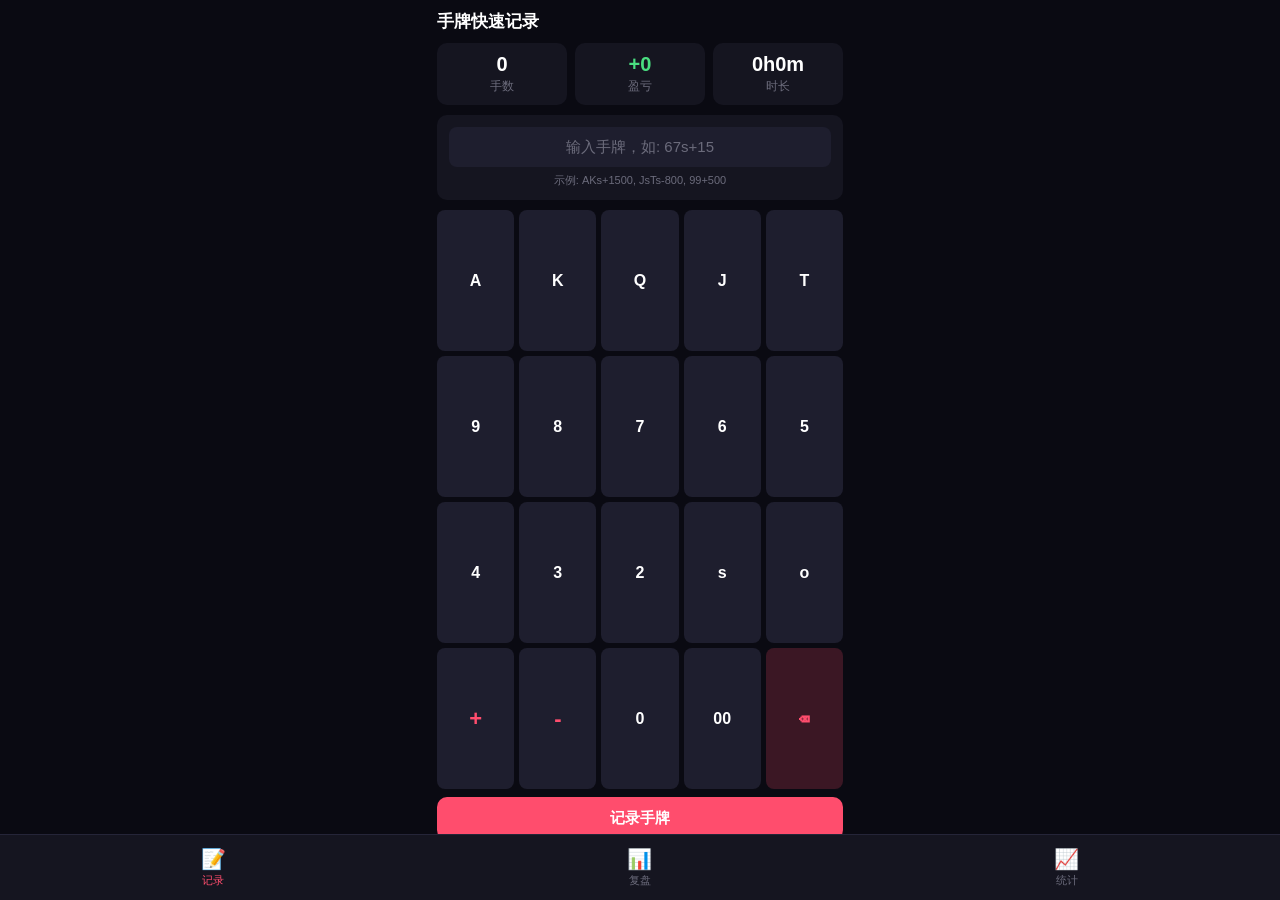
==== index.html @ 54342e72 "紧急回滚到稳定版本" ====
<!DOCTYPE html>
<html lang="zh-CN">
<head>
    <meta charset="UTF-8">
    <meta name="viewport" content="width=device-width, initial-scale=1.0, maximum-scale=1.0, user-scalable=no">
    <title>Poker Hand Tracker</title>
    <link rel="stylesheet" href="css/style.css" id="css-link">
    <script>
        // 自动加随机数防止缓存
        document.getElementById('css-link').href = 'css/style.css?v=' + Date.now();
    </script>
</head>
<body>
    <div id="app">
        <!-- 记录页面 -->
        <div id="record-page" class="page active">
            <div class="page-title">手牌快速记录</div>
            
            <!-- 三列统计 -->
            <div class="stats-bar">
                <div class="stat-box">
                    <div class="stat-num" id="today-count">0</div>
                    <div class="stat-name">手数</div>
                </div>
                <div class="stat-box">
                    <div class="stat-num" id="today-profit">+0</div>
                    <div class="stat-name">盈亏</div>
                </div>
                <div class="stat-box">
                    <div class="stat-num" id="today-time">0h0m</div>
                    <div class="stat-name">时长</div>
                </div>
            </div>

            <!-- 输入显示 -->
            <div class="input-box">
                <div class="input-text" id="hand-input">输入手牌，如: 67s+15</div>
                <div class="input-example">示例: AKs+1500, JsTs-800, 99+500</div>
                <div class="cards-box" id="preview-area">
                    <div id="preview-cards"></div>
                </div>
            </div>

            <!-- 智能键盘 -->
            <div class="keypad">
                <div class="key-line">
                    <button class="k rank" data-key="A">A</button>
                    <button class="k rank" data-key="K">K</button>
                    <button class="k rank" data-key="Q">Q</button>
                    <button class="k rank" data-key="J">J</button>
                    <button class="k rank" data-key="T">T</button>
                </div>
                <div class="key-line">
                    <button class="k rank" data-key="9">9</button>
                    <button class="k rank" data-key="8">8</button>
                    <button class="k rank" data-key="7">7</button>
                    <button class="k rank" data-key="6">6</button>
                    <button class="k rank" data-key="5">5</button>
                </div>
                <div class="key-line">
                    <button class="k rank" data-key="4">4</button>
                    <button class="k rank" data-key="3">3</button>
                    <button class="k rank" data-key="2">2</button>
                    <button class="k suited" data-key="s">s</button>
                    <button class="k suited" data-key="o">o</button>
                </div>
                <div class="key-line">
                    <button class="k action" data-key="+">+</button>
                    <button class="k action" data-key="-">-</button>
                    <button class="k num" data-key="0">0</button>
                    <button class="k num" data-key="00">00</button>
                    <button class="k del" data-key="backspace">⌫</button>
                </div>
            </div>

            <button class="btn-save" id="save-btn">记录手牌</button>
        </div>

        <!-- 复盘页面 (Hand2Note风格) -->
        <div id="review-page" class="page">
            <!-- 顶部统计栏 -->
            <div class="review-header">
                <div class="date-range" id="date-display">今日</div>
                <div class="main-stats">
                    <div class="main-stat">
                        <div class="main-stat-value" id="review-hands">0</div>
                        <div class="main-stat-label">手数</div>
                    </div>
                    <div class="main-stat">
                        <div class="main-stat-value win" id="review-net">+0</div>
                        <div class="main-stat-label">实际盈亏</div>
                    </div>
                    <div class="main-stat">
                        <div class="main-stat-value" id="review-ev">+0</div>
                        <div class="main-stat-label">EV盈亏</div>
                    </div>
                    <div class="main-stat">
                        <div class="main-stat-value" id="review-bb">0</div>
                        <div class="main-stat-label">bb/100</div>
                    </div>
                </div>
            </div>

            <!-- 走势图 -->
            <div class="chart-box">
                <div class="chart-title">盈亏走势</div>
                <canvas id="profit-chart" width="400" height="150"></canvas>
            </div>

            <!-- 筛选标签 -->
            <div class="filter-tabs">
                <button class="filter-tab active" data-filter="all">全部</button>
                <button class="filter-tab" data-filter="win">大赢</button>
                <button class="filter-tab" data-filter="loss">大亏</button>
            </div>

            <!-- 手牌列表 -->
            <div class="hand-list" id="hand-list"></div>
        </div>

        <!-- 统计页面 -->
        <div id="stats-page" class="page">
            <div class="page-title">数据统计</div>
            <div class="empty-box">统计功能开发中...</div>
        </div>

        <!-- 底部导航 -->
        <nav class="bottom-nav">
            <button class="nav-item active" data-page="record">
                <span class="icon">📝</span>
                <span>记录</span>
            </button>
            <button class="nav-item" data-page="review">
                <span class="icon">📊</span>
                <span>复盘</span>
            </button>
            <button class="nav-item" data-page="stats">
                <span class="icon">📈</span>
                <span>统计</span>
            </button>
        </nav>

        <!-- 花色弹窗 -->
        <div class="suit-dialog" id="suit-popup" style="display: none;">
            <div class="dialog-title">选择花色</div>
            <div class="suit-options">
                <button class="suit-btn" data-suit="s">♠<span>黑桃</span></button>
                <button class="suit-btn red" data-suit="h">♥<span>红心</span></button>
                <button class="suit-btn red" data-suit="d">♦<span>方块</span></button>
                <button class="suit-btn" data-suit="c">♣<span>梅花</span></button>
            </div>
            <button class="cancel-btn" id="suit-cancel">取消</button>
        </div>
        
        <!-- 牌谱编辑弹窗 -->
        <div class="hand-editor" id="hand-editor" style="display: none;">
            <div class="editor-header">
                <div class="editor-title">编辑牌谱</div>
                <button class="editor-close" id="editor-close">✕</button>
            </div>
            
            <div class="editor-content">
                <!-- 手牌信息 -->
                <div class="editor-hand-info" id="editor-hand-info">
                    <div class="editor-cards" id="editor-cards"></div>
                    <div class="editor-amount" id="editor-amount"></div>
                </div>
                
                <!-- 位置选择 -->
                <div class="editor-section">
                    <div class="section-title">位置</div>
                    <div class="position-btns">
                        <button class="pos-btn" data-pos="UTG">UTG</button>
                        <button class="pos-btn" data-pos="MP">MP</button>
                        <button class="pos-btn" data-pos="CO">CO</button>
                        <button class="pos-btn" data-pos="BTN">BTN</button>
                        <button class="pos-btn" data-pos="SB">SB</button>
                        <button class="pos-btn" data-pos="BB">BB</button>
                    </div>
                </div>
                
                <!-- 翻牌前行动 -->
                <div class="editor-section">
                    <div class="section-title">翻牌前</div>
                    <input type="text" class="editor-input" id="preflop-action" placeholder="例如: Open 3bb, MP call, BTN call">
                </div>
                
                <!-- Flop -->
                <div class="editor-section">
                    <div class="section-title">Flop</div>
                    <div class="board-input">
                        <input type="text" class="card-input" id="flop-1" placeholder="A" maxlength="2">
                        <input type="text" class="card-input" id="flop-2" placeholder="K" maxlength="2">
                        <input type="text" class="card-input" id="flop-3" placeholder="Q" maxlength="2">
                    </div>
                    <input type="text" class="editor-input" id="flop-action" placeholder="例如: Check, BTN bet 5bb, Hero call">
                </div>
                
                <!-- Turn -->
                <div class="editor-section">
                    <div class="section-title">Turn</div>
                    <div class="board-input">
                        <input type="text" class="card-input" id="turn-card" placeholder="T" maxlength="2">
                    </div>
                    <input type="text" class="editor-input" id="turn-action" placeholder="行动描述">
                </div>
                
                <!-- River -->
                <div class="editor-section">
                    <div class="section-title">River</div>
                    <div class="board-input">
                        <input type="text" class="card-input" id="river-card" placeholder="5" maxlength="2">
                    </div>
                    <input type="text" class="editor-input" id="river-action" placeholder="行动描述">
                </div>
                
                <!-- 备注 -->
                <div class="editor-section">
                    <div class="section-title">备注</div>
                    <textarea class="editor-textarea" id="hand-note" placeholder="添加备注..."></textarea>
                </div>
            </div>
            
            <div class="editor-footer">
                <button class="btn-cancel" id="btn-cancel-edit">取消</button>
                <button class="btn-save-editor" id="btn-save-edit">保存</button>
            </div>
        </div>
        
        <div class="overlay" id="popup-overlay" style="display: none;"></div>
    </div>

    <script src="js/app.js" id="js-script"></script>
    <script>
        document.getElementById('js-script').src = 'js/app.js?v=' + Date.now();
    </script>
</body>
</html>
---- css/style.css ----
:root {
    --bg: #0a0a12;
    --panel: #151520;
    --key: #1e1e2e;
    --key-active: #2a2a3e;
    --primary: #ff4d6d;
    --text: #ffffff;
    --text-dim: #6b6b7b;
    --win: #4ade80;
    --loss: #f87171;
}

* {
    margin: 0;
    padding: 0;
    box-sizing: border-box;
}

html, body {
    height: 100%;
    overflow: hidden;
}

body {
    font-family: -apple-system, BlinkMacSystemFont, 'Segoe UI', Roboto, sans-serif;
    background: var(--bg);
    color: var(--text);
}

#app {
    height: 100vh;
    max-width: 430px;
    margin: 0 auto;
    display: flex;
    flex-direction: column;
}

/* 页面 */
.page {
    display: none;
    flex: 1;
    padding: 10px 12px;
    padding-bottom: 60px;
    overflow-y: auto;
}

.page.active {
    display: flex;
    flex-direction: column;
}

/* 标题 */
.page-title {
    font-size: 17px;
    font-weight: 600;
    margin-bottom: 10px;
    flex-shrink: 0;
}

/* 统计栏 */
.stats-bar {
    display: flex;
    gap: 8px;
    margin-bottom: 10px;
    flex-shrink: 0;
}

.stat-box {
    flex: 1;
    background: var(--panel);
    border-radius: 10px;
    padding: 10px 6px;
    text-align: center;
}

.stat-num {
    font-size: 20px;
    font-weight: 700;
    margin-bottom: 2px;
}

.stat-num.win { color: var(--win); }
.stat-num.loss { color: var(--loss); }

.stat-name {
    font-size: 12px;
    color: var(--text-dim);
}

/* 输入区 */
.input-box {
    background: var(--panel);
    border-radius: 10px;
    padding: 12px;
    margin-bottom: 10px;
    flex-shrink: 0;
}

.input-text {
    background: var(--key);
    border-radius: 8px;
    padding: 10px;
    font-size: 15px;
    color: var(--text-dim);
    text-align: center;
    min-height: 40px;
    display: flex;
    align-items: center;
    justify-content: center;
}

.input-text.has-content {
    color: var(--text);
    font-size: 18px;
    font-weight: 600;
    letter-spacing: 1px;
}

.input-example {
    font-size: 11px;
    color: var(--text-dim);
    text-align: center;
    margin-top: 6px;
}

.cards-box {
    display: none;
    justify-content: center;
    margin-top: 12px;
}

.cards-box.show {
    display: flex;
}

#preview-cards {
    display: flex;
    gap: 12px;
}

.poker-card {
    width: 55px;
    height: 76px;
    background: #fff;
    border-radius: 8px;
    display: flex;
    flex-direction: column;
    align-items: center;
    justify-content: center;
    color: #1a1a2e;
    font-size: 20px;
    font-weight: 700;
    box-shadow: 0 4px 12px rgba(0,0,0,0.3);
}

.poker-card.red {
    color: #e53935;
}

.poker-card .suit {
    font-size: 26px;
    margin-top: 2px;
}

/* 键盘 - 核心紧凑布局 */
.keypad {
    flex: 1;
    display: flex;
    flex-direction: column;
    gap: 5px;
    margin-bottom: 8px;
    min-height: 0;
}

.key-line {
    display: grid;
    grid-template-columns: repeat(5, 1fr);
    gap: 5px;
    flex: 1;
}

.k {
    background: var(--key);
    border: none;
    border-radius: 8px;
    color: var(--text);
    font-size: 16px;
    font-weight: 600;
    cursor: pointer;
    transition: all 0.1s;
    min-height: 0;
    padding: 0;
}

.k:active {
    background: var(--key-active);
    transform: scale(0.96);
}

.k.suit {
    font-size: 24px;
}

.k.suit.red {
    color: #ff6b6b;
}

.k.action {
    color: var(--primary);
    font-size: 22px;
}

.k.del {
    background: rgba(255, 77, 109, 0.2);
    color: var(--primary);
    font-size: 20px;
}

/* 保存按钮 */
.btn-save {
    width: 100%;
    padding: 12px;
    background: var(--primary);
    border: none;
    border-radius: 10px;
    color: white;
    font-size: 15px;
    font-weight: 600;
    cursor: pointer;
    flex-shrink: 0;
}

.btn-save:disabled {
    opacity: 0.5;
}

/* 底部导航 */
.bottom-nav {
    position: fixed;
    bottom: 0;
    left: 0;
    right: 0;
    background: var(--panel);
    display: flex;
    justify-content: space-around;
    padding: 8px 0 calc(8px + env(safe-area-inset-bottom));
    border-top: 1px solid #252538;
    z-index: 100;
}

.nav-item {
    background: none;
    border: none;
    color: var(--text-dim);
    font-size: 11px;
    padding: 4px 24px;
    cursor: pointer;
    display: flex;
    flex-direction: column;
    align-items: center;
    gap: 2px;
}

.nav-item.active {
    color: var(--primary);
}

.nav-item .icon {
    font-size: 20px;
}

/* 复盘页面 - Hand2Note风格 */
.review-header {
    background: var(--panel);
    border-radius: 12px;
    padding: 12px;
    margin-bottom: 10px;
}

.date-range {
    font-size: 13px;
    color: var(--text-dim);
    margin-bottom: 10px;
}

.main-stats {
    display: flex;
    justify-content: space-around;
}

.main-stat {
    text-align: center;
}

.main-stat-value {
    font-size: 22px;
    font-weight: 700;
}

.main-stat-value.win { color: var(--win); }
.main-stat-value.loss { color: var(--loss); }

.main-stat-label {
    font-size: 11px;
    color: var(--text-dim);
    margin-top: 2px;
}

/* 走势图 */
.chart-box {
    background: var(--panel);
    border-radius: 12px;
    padding: 12px;
    margin-bottom: 10px;
}

.chart-title {
    font-size: 13px;
    color: var(--text-dim);
    margin-bottom: 8px;
}

#profit-chart {
    width: 100%;
    height: 120px;
}

/* 分类统计 */
.category-stats {
    background: var(--panel);
    border-radius: 12px;
    padding: 12px;
    margin-bottom: 10px;
}

.cat-item {
    display: flex;
    justify-content: space-between;
    padding: 8px 0;
    border-bottom: 1px solid var(--key);
}

.cat-item:last-child {
    border-bottom: none;
}

.cat-name {
    font-size: 13px;
    color: var(--text-dim);
}

.cat-value {
    font-size: 14px;
    font-weight: 600;
}

.cat-value.win { color: var(--win); }
.cat-value.loss { color: var(--loss); }

/* 筛选标签 */
.filter-tabs {
    display: flex;
    gap: 8px;
    margin-bottom: 10px;
}

.filter-tab {
    flex: 1;
    padding: 8px;
    background: var(--panel);
    border: none;
    border-radius: 8px;
    color: var(--text-dim);
    font-size: 13px;
    cursor: pointer;
}

.filter-tab.active {
    background: var(--primary);
    color: white;
}

/* 手牌列表 */
.hand-list {
    flex: 1;
    overflow-y: auto;
}

.hand-row {
    background: var(--panel);
    border-radius: 10px;
    padding: 12px;
    margin-bottom: 8px;
    display: flex;
    align-items: center;
    gap: 12px;
}

.hand-cards-small {
    display: flex;
    gap: 6px;
}

.mini-card {
    width: 32px;
    height: 44px;
    background: #fff;
    border-radius: 4px;
    display: flex;
    flex-direction: column;
    align-items: center;
    justify-content: center;
    color: #1a1a2e;
    font-size: 12px;
    font-weight: 700;
}

.mini-card.red {
    color: #e53935;
}

.mini-card .suit {
    font-size: 14px;
}

.hand-detail {
    flex: 1;
}

.hand-type {
    font-size: 14px;
    font-weight: 600;
}

.hand-time {
    font-size: 11px;
    color: var(--text-dim);
}

.hand-amount {
    font-size: 16px;
    font-weight: 700;
}

.hand-amount.win { color: var(--win); }
.hand-amount.loss { color: var(--loss); }

/* 统计页面 */
.empty-box {
    flex: 1;
    display: flex;
    align-items: center;
    justify-content: center;
    color: var(--text-dim);
    font-size: 14px;
}

/* 花色弹窗 */
.suit-dialog {
    position: fixed;
    top: 50%;
    left: 50%;
    transform: translate(-50%, -50%);
    background: var(--panel);
    padding: 20px;
    border-radius: 16px;
    z-index: 200;
    width: 260px;
    text-align: center;
}

.dialog-title {
    font-size: 15px;
    color: var(--text-dim);
    margin-bottom: 16px;
}

.suit-options {
    display: grid;
    grid-template-columns: repeat(2, 1fr);
    gap: 12px;
    margin-bottom: 16px;
}

.suit-btn {
    aspect-ratio: 1;
    background: var(--key);
    border: 2px solid transparent;
    border-radius: 12px;
    color: var(--text);
    font-size: 36px;
    cursor: pointer;
    display: flex;
    flex-direction: column;
    align-items: center;
    justify-content: center;
    gap: 4px;
}

.suit-btn span {
    font-size: 11px;
    color: var(--text-dim);
}

.suit-btn.red {
    color: #ff6b6b;
}

.suit-btn:active {
    border-color: var(--primary);
}

.cancel-btn {
    width: 100%;
    padding: 12px;
    background: transparent;
    border: 1px solid var(--key);
    border-radius: 8px;
    color: var(--text-dim);
    font-size: 14px;
    cursor: pointer;
}

.overlay {
    position: fixed;
    inset: 0;
    background: rgba(0,0,0,0.7);
    z-index: 150;
}

/* 牌谱编辑器 */
.hand-editor {
    position: fixed;
    top: 0;
    left: 0;
    right: 0;
    bottom: 0;
    background: var(--bg);
    z-index: 300;
    display: flex;
    flex-direction: column;
}

.editor-header {
    display: flex;
    justify-content: space-between;
    align-items: center;
    padding: 16px;
    background: var(--panel);
    border-bottom: 1px solid var(--key);
}

.editor-title {
    font-size: 17px;
    font-weight: 600;
}

.editor-close {
    background: none;
    border: none;
    color: var(--text-dim);
    font-size: 20px;
    cursor: pointer;
    padding: 4px;
}

.editor-content {
    flex: 1;
    overflow-y: auto;
    padding: 16px;
}

.editor-hand-info {
    background: var(--panel);
    border-radius: 12px;
    padding: 16px;
    margin-bottom: 16px;
    display: flex;
    justify-content: space-between;
    align-items: center;
}

.editor-cards {
    display: flex;
    gap: 10px;
}

.editor-card {
    width: 45px;
    height: 62px;
    background: #fff;
    border-radius: 6px;
    display: flex;
    flex-direction: column;
    align-items: center;
    justify-content: center;
    color: #1a1a2e;
    font-size: 16px;
    font-weight: 700;
}

.editor-card.red {
    color: #e53935;
}

.editor-card .suit {
    font-size: 20px;
}

.editor-amount {
    font-size: 20px;
    font-weight: 700;
}

.editor-amount.win { color: var(--win); }
.editor-amount.loss { color: var(--loss); }

.editor-section {
    background: var(--panel);
    border-radius: 12px;
    padding: 16px;
    margin-bottom: 12px;
}

.section-title {
    font-size: 14px;
    font-weight: 600;
    margin-bottom: 12px;
    color: var(--text);
}

.position-btns {
    display: flex;
    gap: 8px;
    flex-wrap: wrap;
}

.pos-btn {
    flex: 1;
    min-width: 50px;
    padding: 10px;
    background: var(--key);
    border: none;
    border-radius: 8px;
    color: var(--text);
    font-size: 13px;
    font-weight: 600;
    cursor: pointer;
}

.pos-btn.active {
    background: var(--primary);
}

.editor-input {
    width: 100%;
    padding: 12px;
    background: var(--key);
    border: 1px solid transparent;
    border-radius: 8px;
    color: var(--text);
    font-size: 14px;
}

.editor-input:focus {
    outline: none;
    border-color: var(--primary);
}

.board-input {
    display: flex;
    gap: 10px;
    margin-bottom: 12px;
}

.card-input {
    width: 50px;
    height: 50px;
    text-align: center;
    background: var(--key);
    border: 1px solid transparent;
    border-radius: 8px;
    color: var(--text);
    font-size: 16px;
    font-weight: 600;
    text-transform: uppercase;
}

.card-input:focus {
    outline: none;
    border-color: var(--primary);
}

.editor-textarea {
    width: 100%;
    min-height: 80px;
    padding: 12px;
    background: var(--key);
    border: 1px solid transparent;
    border-radius: 8px;
    color: var(--text);
    font-size: 14px;
    resize: vertical;
}

.editor-textarea:focus {
    outline: none;
    border-color: var(--primary);
}

.editor-footer {
    display: flex;
    gap: 12px;
    padding: 16px;
    background: var(--panel);
    border-top: 1px solid var(--key);
}

.btn-cancel {
    flex: 1;
    padding: 14px;
    background: var(--key);
    border: none;
    border-radius: 10px;
    color: var(--text);
    font-size: 15px;
    font-weight: 600;
    cursor: pointer;
}

.btn-save-editor {
    flex: 1;
    padding: 14px;
    background: var(--primary);
    border: none;
    border-radius: 10px;
    color: white;
    font-size: 15px;
    font-weight: 600;
    cursor: pointer;
}

/* 编辑按钮 */
.btn-edit {
    padding: 6px 12px;
    background: var(--key);
    border: none;
    border-radius: 6px;
    color: var(--text-dim);
    font-size: 12px;
    cursor: pointer;
    margin-left: 8px;
}

.btn-edit:active {
    background: var(--primary);
    color: white;
}
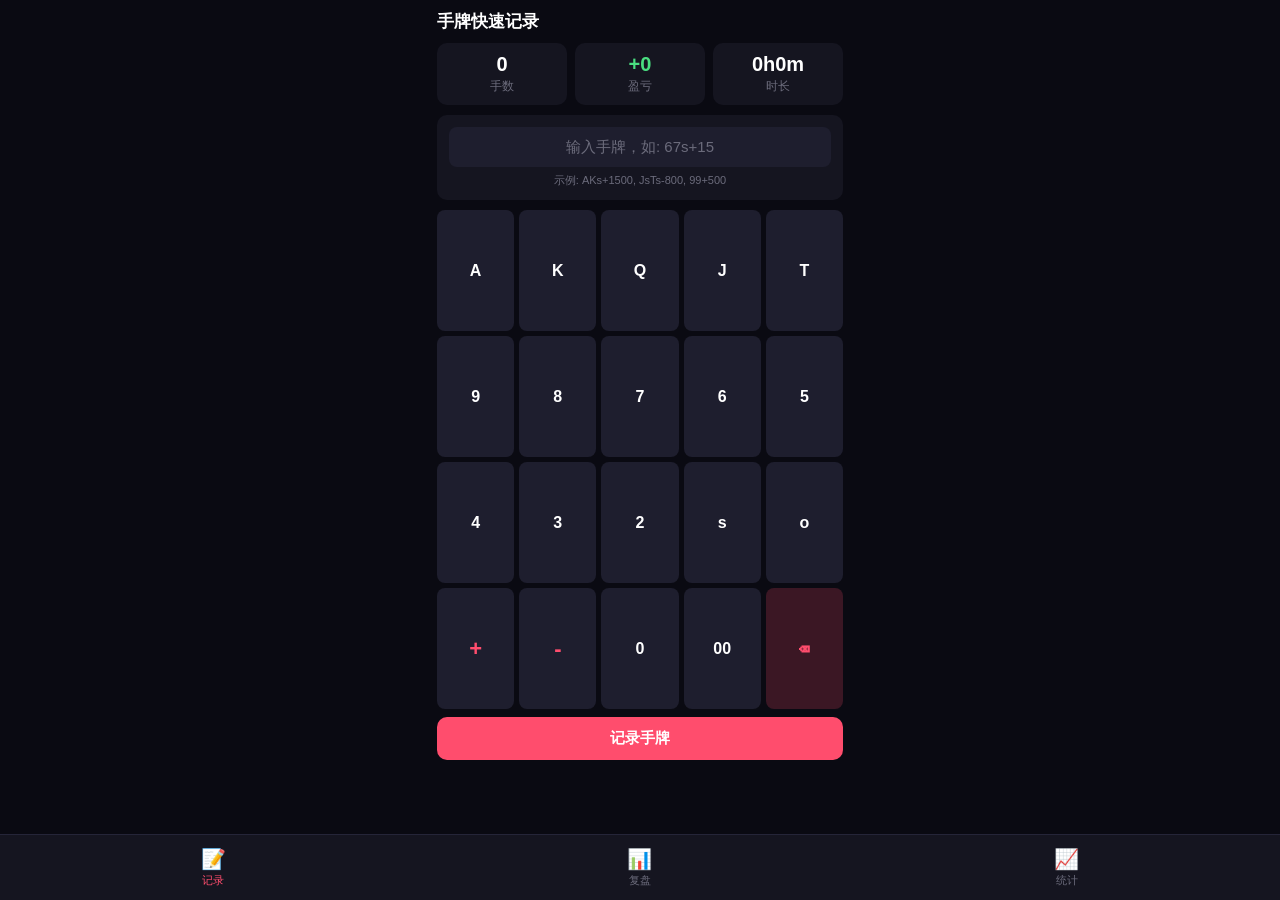
==== commit 584cac5e: "牌谱编辑页面位置选择优化 - 位置标题改为'Hero位置' - 位置按钮从6个扩展到10个: UTG/UTG+1/MP/MP+1/LJ/HJ/CO/BTN/SB/BB - 自动换行布局，每行5个按钮" ====
--- a/index.html
+++ b/index.html
@@ -168,10 +168,14 @@
                 
                 <!-- 位置选择 -->
                 <div class="editor-section">
-                    <div class="section-title">位置</div>
+                    <div class="section-title">Hero位置</div>
                     <div class="position-btns">
                         <button class="pos-btn" data-pos="UTG">UTG</button>
+                        <button class="pos-btn" data-pos="UTG+1">UTG+1</button>
                         <button class="pos-btn" data-pos="MP">MP</button>
+                        <button class="pos-btn" data-pos="MP+1">MP+1</button>
+                        <button class="pos-btn" data-pos="LJ">LJ</button>
+                        <button class="pos-btn" data-pos="HJ">HJ</button>
                         <button class="pos-btn" data-pos="CO">CO</button>
                         <button class="pos-btn" data-pos="BTN">BTN</button>
                         <button class="pos-btn" data-pos="SB">SB</button>
--- a/css/style.css
+++ b/css/style.css
@@ -228,6 +228,7 @@
     font-weight: 600;
     cursor: pointer;
     flex-shrink: 0;
+    margin-bottom: 80px; /* 防止被底部导航栏遮挡 */
 }
 
 .btn-save:disabled {
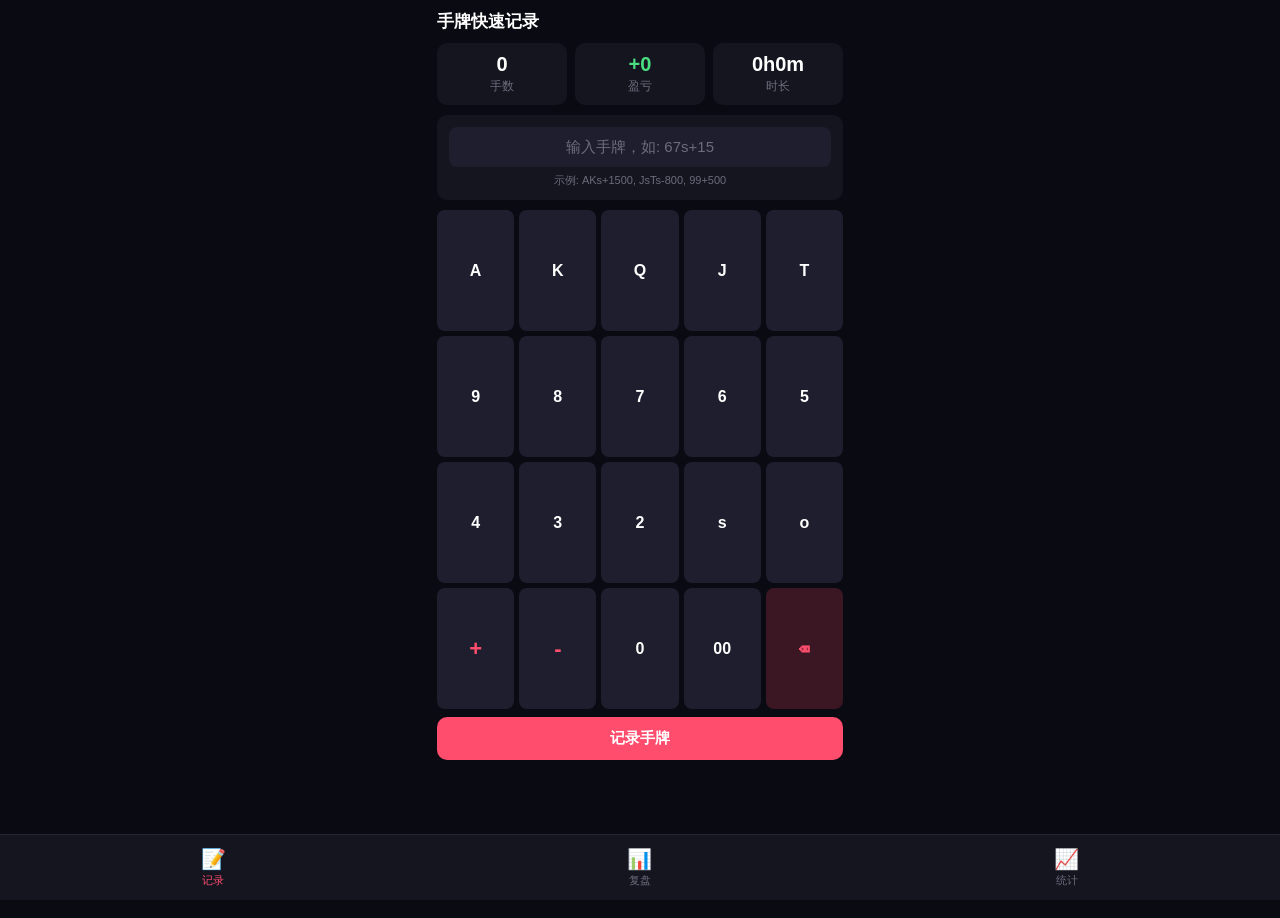
==== commit aa7a02e9: "Force refresh" ====
--- a/index.html
+++ b/index.html
@@ -172,14 +172,14 @@
                     <div class="position-btns">
                         <button class="pos-btn" data-pos="UTG">UTG</button>
                         <button class="pos-btn" data-pos="UTG+1">UTG+1</button>
+                        <button class="pos-btn" data-pos="UTG+2">UTG+2</button>
                         <button class="pos-btn" data-pos="MP">MP</button>
-                        <button class="pos-btn" data-pos="MP+1">MP+1</button>
-                        <button class="pos-btn" data-pos="LJ">LJ</button>
                         <button class="pos-btn" data-pos="HJ">HJ</button>
                         <button class="pos-btn" data-pos="CO">CO</button>
                         <button class="pos-btn" data-pos="BTN">BTN</button>
                         <button class="pos-btn" data-pos="SB">SB</button>
                         <button class="pos-btn" data-pos="BB">BB</button>
+                        <button class="pos-btn" data-pos="STR">STR</button>
                     </div>
                 </div>
                 
@@ -192,29 +192,44 @@
                 <!-- Flop -->
                 <div class="editor-section">
                     <div class="section-title">Flop</div>
-                    <div class="board-input">
-                        <input type="text" class="card-input" id="flop-1" placeholder="A" maxlength="2">
-                        <input type="text" class="card-input" id="flop-2" placeholder="K" maxlength="2">
-                        <input type="text" class="card-input" id="flop-3" placeholder="Q" maxlength="2">
-                    </div>
+                    <div class="board-picker">
+                        <div class="card-slot" data-slot="flop-1" onclick="app.openCardPicker('flop-1')">
+                            <span class="card-rank"></span><span class="card-suit"></span>
+                        </div>
+                        <div class="card-slot" data-slot="flop-2" onclick="app.openCardPicker('flop-2')">
+                            <span class="card-rank"></span><span class="card-suit"></span>
+                        </div>
+                        <div class="card-slot" data-slot="flop-3" onclick="app.openCardPicker('flop-3')">
+                            <span class="card-rank"></span><span class="card-suit"></span>
+                        </div>
+                    </div>
+                    <input type="hidden" id="flop-1" data-rank="" data-suit="">
+                    <input type="hidden" id="flop-2" data-rank="" data-suit="">
+                    <input type="hidden" id="flop-3" data-rank="" data-suit="">
                     <input type="text" class="editor-input" id="flop-action" placeholder="例如: Check, BTN bet 5bb, Hero call">
                 </div>
                 
                 <!-- Turn -->
                 <div class="editor-section">
                     <div class="section-title">Turn</div>
-                    <div class="board-input">
-                        <input type="text" class="card-input" id="turn-card" placeholder="T" maxlength="2">
-                    </div>
+                    <div class="board-picker">
+                        <div class="card-slot" data-slot="turn-card" onclick="app.openCardPicker('turn-card')">
+                            <span class="card-rank"></span><span class="card-suit"></span>
+                        </div>
+                    </div>
+                    <input type="hidden" id="turn-card" data-rank="" data-suit="">
                     <input type="text" class="editor-input" id="turn-action" placeholder="行动描述">
                 </div>
                 
                 <!-- River -->
                 <div class="editor-section">
                     <div class="section-title">River</div>
-                    <div class="board-input">
-                        <input type="text" class="card-input" id="river-card" placeholder="5" maxlength="2">
-                    </div>
+                    <div class="board-picker">
+                        <div class="card-slot" data-slot="river-card" onclick="app.openCardPicker('river-card')">
+                            <span class="card-rank"></span><span class="card-suit"></span>
+                        </div>
+                    </div>
+                    <input type="hidden" id="river-card" data-rank="" data-suit="">
                     <input type="text" class="editor-input" id="river-action" placeholder="行动描述">
                 </div>
                 
@@ -227,16 +242,38 @@
             
             <div class="editor-footer">
                 <button class="btn-cancel" id="btn-cancel-edit">取消</button>
+                <button class="btn-ai-review" id="btn-ai-review">🤖 AI复盘</button>
                 <button class="btn-save-editor" id="btn-save-edit">保存</button>
+            </div>
+        </div>
+        
+        <!-- AI复盘弹窗 -->
+        <div class="ai-modal" id="ai-modal" style="display: none;">
+            <div class="ai-modal-mask" id="ai-modal-mask"></div>
+            <div class="ai-modal-content">
+                <div class="ai-modal-header">
+                    <span class="ai-modal-title">🤖 AI GTO分析</span>
+                    <button class="ai-modal-close" id="ai-modal-close">✕</button>
+                </div>
+                <div class="ai-modal-body" id="ai-modal-body">
+                    <div class="ai-loading" id="ai-loading">
+                        <div class="ai-spinner"></div>
+                        <p>AI分析中...</p>
+                    </div>
+                    <div class="ai-result" id="ai-result" style="display: none;">
+                        <!-- 动态生成内容 -->
+                    </div>
+                </div>
             </div>
         </div>
         
         <div class="overlay" id="popup-overlay" style="display: none;"></div>
     </div>
 
-    <script src="js/app.js" id="js-script"></script>
+    <script src="js/app.js?v=3" id="js-script"></script>
     <script>
         document.getElementById('js-script').src = 'js/app.js?v=' + Date.now();
     </script>
 </body>
 </html>
+Cache-Control: no-cache
--- a/css/style.css
+++ b/css/style.css
@@ -381,30 +381,46 @@
     color: white;
 }
 
-/* 手牌列表 */
+/* 手牌列表 - 可展开设计 */
 .hand-list {
     flex: 1;
     overflow-y: auto;
 }
 
-.hand-row {
-    background: var(--panel);
-    border-radius: 10px;
+.hand-item {
+    background: var(--panel);
+    border-radius: 12px;
+    margin-bottom: 8px;
+    overflow: hidden;
+    transition: all 0.2s;
+}
+
+.hand-item:active {
+    background: var(--key-active);
+}
+
+.hand-item.expanded {
+    background: var(--key);
+}
+
+/* 摘要行（始终显示） */
+.hand-summary {
+    display: flex;
+    align-items: center;
+    gap: 10px;
     padding: 12px;
-    margin-bottom: 8px;
-    display: flex;
-    align-items: center;
-    gap: 12px;
+    cursor: pointer;
 }
 
 .hand-cards-small {
     display: flex;
-    gap: 6px;
+    gap: 4px;
+    flex-shrink: 0;
 }
 
 .mini-card {
-    width: 32px;
-    height: 44px;
+    width: 28px;
+    height: 38px;
     background: #fff;
     border-radius: 4px;
     display: flex;
@@ -412,8 +428,9 @@
     align-items: center;
     justify-content: center;
     color: #1a1a2e;
-    font-size: 12px;
+    font-size: 11px;
     font-weight: 700;
+    flex-shrink: 0;
 }
 
 .mini-card.red {
@@ -421,30 +438,192 @@
 }
 
 .mini-card .suit {
+    font-size: 12px;
+}
+
+.hand-info {
+    flex: 1;
+    min-width: 0;
+    display: flex;
+    flex-direction: column;
+    gap: 2px;
+}
+
+.hand-line1 {
+    display: flex;
+    align-items: center;
+    gap: 8px;
+}
+
+.hand-name {
     font-size: 14px;
-}
-
-.hand-detail {
-    flex: 1;
-}
-
-.hand-type {
-    font-size: 14px;
-    font-weight: 600;
+    font-weight: 600;
+    color: var(--text);
 }
 
 .hand-time {
     font-size: 11px;
     color: var(--text-dim);
+    flex-shrink: 0;
+}
+
+.hand-line2 {
+    font-size: 12px;
+    color: var(--text-dim);
+    overflow: hidden;
+    text-overflow: ellipsis;
+    white-space: nowrap;
+}
+
+.hand-line2 .suit-red { color: #ff4444; }
+.hand-line2 .suit-blue { color: #4488ff; }
+.hand-line2 .suit-green { color: #44aa44; }
+.hand-line2 .suit-black { color: #888888; }
+
+.hand-pos {
+    color: var(--text);
+}
+
+.no-detail {
+    color: #666;
+    font-style: italic;
 }
 
 .hand-amount {
-    font-size: 16px;
+    font-size: 15px;
     font-weight: 700;
+    flex-shrink: 0;
+    white-space: nowrap;
+    min-width: 60px;
+    text-align: right;
 }
 
 .hand-amount.win { color: var(--win); }
 .hand-amount.loss { color: var(--loss); }
+
+.expand-icon {
+    font-size: 12px;
+    color: var(--text-dim);
+    transition: transform 0.2s;
+    flex-shrink: 0;
+    margin-left: 4px;
+}
+
+.hand-item.expanded .expand-icon {
+    transform: rotate(180deg);
+}
+
+/* 展开后的详情区域 */
+.hand-detail-expand {
+    padding: 0 12px 12px 12px;
+    display: none;
+    border-top: 1px solid var(--panel);
+    margin-top: 4px;
+    padding-top: 10px;
+}
+
+.hand-item.expanded .hand-detail-expand {
+    display: block;
+    animation: slideDown 0.2s ease;
+}
+
+@keyframes slideDown {
+    from {
+        opacity: 0;
+        transform: translateY(-10px);
+    }
+    to {
+        opacity: 1;
+        transform: translateY(0);
+    }
+}
+
+.action-row {
+    padding: 6px 0;
+    font-size: 13px;
+    color: var(--text);
+    line-height: 1.4;
+    border-bottom: 1px solid var(--panel);
+}
+
+.action-row .suit-red { color: #ff4444; }
+.action-row .suit-blue { color: #4488ff; }
+.action-row .suit-green { color: #44aa44; }
+.action-row .suit-black { color: #888888; }
+
+.action-row:last-child {
+    border-bottom: none;
+}
+
+.street {
+    display: inline-block;
+    background: rgba(255, 255, 255, 0.1);
+    color: var(--text-dim);
+    padding: 2px 6px;
+    border-radius: 4px;
+    font-size: 11px;
+    margin-right: 6px;
+    min-width: 60px;
+    text-align: center;
+}
+
+/* 阶段标签 - 方块按钮样式 */
+.stage-badge {
+    display: inline-block;
+    padding: 4px 10px;
+    border-radius: 6px;
+    font-size: 11px;
+    font-weight: 700;
+    margin-right: 8px;
+    text-transform: uppercase;
+    letter-spacing: 0.5px;
+}
+
+.stage-badge.preflop {
+    background: #4a5568;
+    color: #e2e8f0;
+}
+
+.stage-badge.flop {
+    background: #3182ce;
+    color: #bee3f8;
+}
+
+.stage-badge.turn {
+    background: #dd6b20;
+    color: #feebc8;
+}
+
+.stage-badge.river {
+    background: #38a169;
+    color: #c6f6d5;
+}
+
+.no-actions-tip {
+    text-align: center;
+    padding: 20px;
+    color: var(--text-dim);
+    font-size: 13px;
+}
+
+.edit-btn-row {
+    display: flex;
+    justify-content: center;
+    padding-top: 10px;
+    border-top: 1px solid var(--panel);
+    margin-top: 8px;
+}
+
+.btn-edit-inline {
+    padding: 8px 20px;
+    background: var(--primary);
+    border: none;
+    border-radius: 6px;
+    color: white;
+    font-size: 13px;
+    font-weight: 600;
+    cursor: pointer;
+}
 
 /* 统计页面 */
 .empty-box {
@@ -668,28 +847,148 @@
     border-color: var(--primary);
 }
 
-.board-input {
-    display: flex;
-    gap: 10px;
+.board-picker {
+    display: flex;
+    gap: 12px;
     margin-bottom: 12px;
 }
 
-.card-input {
+.card-slot {
     width: 50px;
-    height: 50px;
+    height: 70px;
+    background: var(--key);
+    border: 2px dashed var(--text-dim);
+    border-radius: 8px;
+    display: flex;
+    flex-direction: column;
+    align-items: center;
+    justify-content: center;
+    cursor: pointer;
+    transition: all 0.2s;
+    position: relative;
+}
+
+.card-slot:hover {
+    border-color: var(--primary);
+    background: var(--panel);
+}
+
+.card-slot.has-card {
+    background: #fff;
+    border: none;
+}
+
+.card-slot .card-rank {
+    font-size: 18px;
+    font-weight: 700;
+    color: #1a1a2e;
+}
+
+.card-slot .card-suit {
+    font-size: 24px;
+}
+
+.card-slot.has-card.red .card-rank,
+.card-slot.has-card.red .card-suit {
+    color: #e53935;
+}
+
+.card-slot.has-card:not(.red) .card-rank,
+.card-slot.has-card:not(.red) .card-suit {
+    color: #1a1a2e;
+}
+
+.card-slot:empty::before {
+    content: '+';
+    font-size: 24px;
+    color: var(--text-dim);
+}
+
+/* 花色选择弹窗 - 简化版 */
+.card-picker-popup {
+    position: fixed;
+    bottom: 0;
+    left: 0;
+    right: 0;
+    background: var(--panel);
+    padding: 20px;
+    border-radius: 20px 20px 0 0;
+    z-index: 400;
+    transform: translateY(100%);
+    transition: transform 0.3s;
+}
+
+.card-picker-popup.show {
+    transform: translateY(0);
+}
+
+.card-picker-title {
     text-align: center;
-    background: var(--key);
-    border: 1px solid transparent;
+    font-size: 16px;
+    margin-bottom: 16px;
+    color: var(--text);
+}
+
+.rank-selector {
+    display: flex;
+    flex-wrap: wrap;
+    gap: 8px;
+    justify-content: center;
+    margin-bottom: 20px;
+}
+
+.rank-btn {
+    width: 44px;
+    height: 44px;
+    background: var(--key);
+    border: none;
     border-radius: 8px;
     color: var(--text);
     font-size: 16px;
     font-weight: 600;
-    text-transform: uppercase;
-}
-
-.card-input:focus {
-    outline: none;
-    border-color: var(--primary);
+    cursor: pointer;
+}
+
+.rank-btn:active {
+    background: var(--primary);
+}
+
+.suit-selector {
+    display: flex;
+    gap: 16px;
+    justify-content: center;
+}
+
+.suit-option {
+    width: 60px;
+    height: 60px;
+    background: var(--key);
+    border: none;
+    border-radius: 12px;
+    font-size: 36px;
+    cursor: pointer;
+    display: flex;
+    align-items: center;
+    justify-content: center;
+}
+
+.suit-option.red {
+    color: #ff6b6b;
+}
+
+.suit-option:active {
+    background: var(--primary);
+}
+
+.popup-close {
+    position: absolute;
+    top: 16px;
+    right: 16px;
+    background: none;
+    border: none;
+    color: var(--text-dim);
+    font-size: 24px;
+    cursor: pointer;
 }
 
 .editor-textarea {
@@ -757,3 +1056,241 @@
     background: var(--primary);
     color: white;
 }
+
+/* ========== AI复盘按钮 ========== */
+.btn-ai-review {
+    padding: 14px 20px;
+    background: linear-gradient(135deg, #667eea 0%, #764ba2 100%);
+    border: none;
+    border-radius: 10px;
+    color: white;
+    font-size: 15px;
+    font-weight: 600;
+    cursor: pointer;
+    margin: 0 10px;
+}
+
+.btn-ai-review:active {
+    opacity: 0.9;
+}
+
+/* ========== AI复盘弹窗 ========== */
+.ai-modal {
+    position: fixed;
+    top: 0;
+    left: 0;
+    right: 0;
+    bottom: 0;
+    z-index: 1000;
+    display: flex;
+    align-items: center;
+    justify-content: center;
+}
+
+.ai-modal-mask {
+    position: absolute;
+    top: 0;
+    left: 0;
+    right: 0;
+    bottom: 0;
+    background: rgba(0, 0, 0, 0.8);
+}
+
+.ai-modal-content {
+    position: relative;
+    width: 90%;
+    max-height: 80%;
+    background: var(--panel);
+    border-radius: 16px;
+    overflow: hidden;
+    z-index: 1001;
+}
+
+.ai-modal-header {
+    display: flex;
+    justify-content: space-between;
+    align-items: center;
+    padding: 16px 20px;
+    background: linear-gradient(135deg, #667eea 0%, #764ba2 100%);
+}
+
+.ai-modal-title {
+    font-size: 18px;
+    font-weight: 700;
+    color: white;
+}
+
+.ai-modal-close {
+    background: none;
+    border: none;
+    color: white;
+    font-size: 24px;
+    cursor: pointer;
+    padding: 0 4px;
+}
+
+.ai-modal-body {
+    max-height: 70vh;
+    overflow-y: auto;
+    padding: 20px;
+}
+
+.ai-loading {
+    display: flex;
+    flex-direction: column;
+    align-items: center;
+    padding: 40px;
+}
+
+.ai-spinner {
+    width: 50px;
+    height: 50px;
+    border: 4px solid var(--key);
+    border-top-color: #667eea;
+    border-radius: 50%;
+    animation: spin 1s linear infinite;
+    margin-bottom: 16px;
+}
+
+@keyframes spin {
+    to { transform: rotate(360deg); }
+}
+
+.ai-result h3 {
+    font-size: 16px;
+    color: var(--text);
+    margin: 20px 0 12px;
+    padding-bottom: 8px;
+    border-bottom: 1px solid var(--key);
+}
+
+.ai-result h3:first-child {
+    margin-top: 0;
+}
+
+.ai-score {
+    text-align: center;
+    padding: 20px;
+    background: rgba(102, 126, 234, 0.1);
+    border-radius: 12px;
+    margin-bottom: 16px;
+}
+
+.ai-score-value {
+    font-size: 48px;
+    font-weight: 800;
+    color: #4ade80;
+}
+
+.ai-score-value.medium {
+    color: #fbbf24;
+}
+
+.ai-score-value.poor {
+    color: #f87171;
+}
+
+.ai-score-label {
+    font-size: 14px;
+    color: var(--text-dim);
+    margin-top: 4px;
+}
+
+.ai-suggestion {
+    padding: 12px;
+    background: var(--key);
+    border-radius: 8px;
+    margin-bottom: 10px;
+}
+
+.ai-suggestion-label {
+    display: inline-block;
+    padding: 2px 8px;
+    border-radius: 4px;
+    font-size: 11px;
+    font-weight: 600;
+    margin-bottom: 6px;
+}
+
+.ai-suggestion-label.info {
+    background: #3b82f6;
+}
+
+.ai-suggestion-label.warning {
+    background: #f59e0b;
+}
+
+.ai-suggestion-label.strategy {
+    background: #8b5cf6;
+}
+
+.ai-suggestion-label.opportunity {
+    background: #10b981;
+}
+
+.ai-suggestion-text {
+    font-size: 13px;
+    color: var(--text);
+    line-height: 1.5;
+}
+
+.ai-error {
+    padding: 12px;
+    background: rgba(248, 113, 113, 0.1);
+    border-left: 3px solid #f87171;
+    border-radius: 8px;
+    margin-bottom: 10px;
+}
+
+.ai-error-street {
+    font-size: 12px;
+    font-weight: 600;
+    color: #f87171;
+    margin-bottom: 4px;
+}
+
+.ai-error-text {
+    font-size: 13px;
+    color: var(--text);
+}
+
+.ai-hand-info {
+    display: flex;
+    align-items: center;
+    gap: 12px;
+    padding: 12px;
+    background: var(--key);
+    border-radius: 8px;
+    margin-bottom: 16px;
+}
+
+.ai-hand-cards {
+    display: flex;
+    gap: 8px;
+}
+
+.ai-mini-card {
+    width: 40px;
+    height: 56px;
+    background: white;
+    border-radius: 6px;
+    display: flex;
+    flex-direction: column;
+    align-items: center;
+    justify-content: center;
+    font-size: 16px;
+    font-weight: 700;
+}
+
+.ai-mini-card.red {
+    color: #e53935;
+}
+
+.ai-mini-card.black {
+    color: #212121;
+}
+
+.ai-hand-name {
+    font-size: 20px;
+    font-weight: 700;
+}
